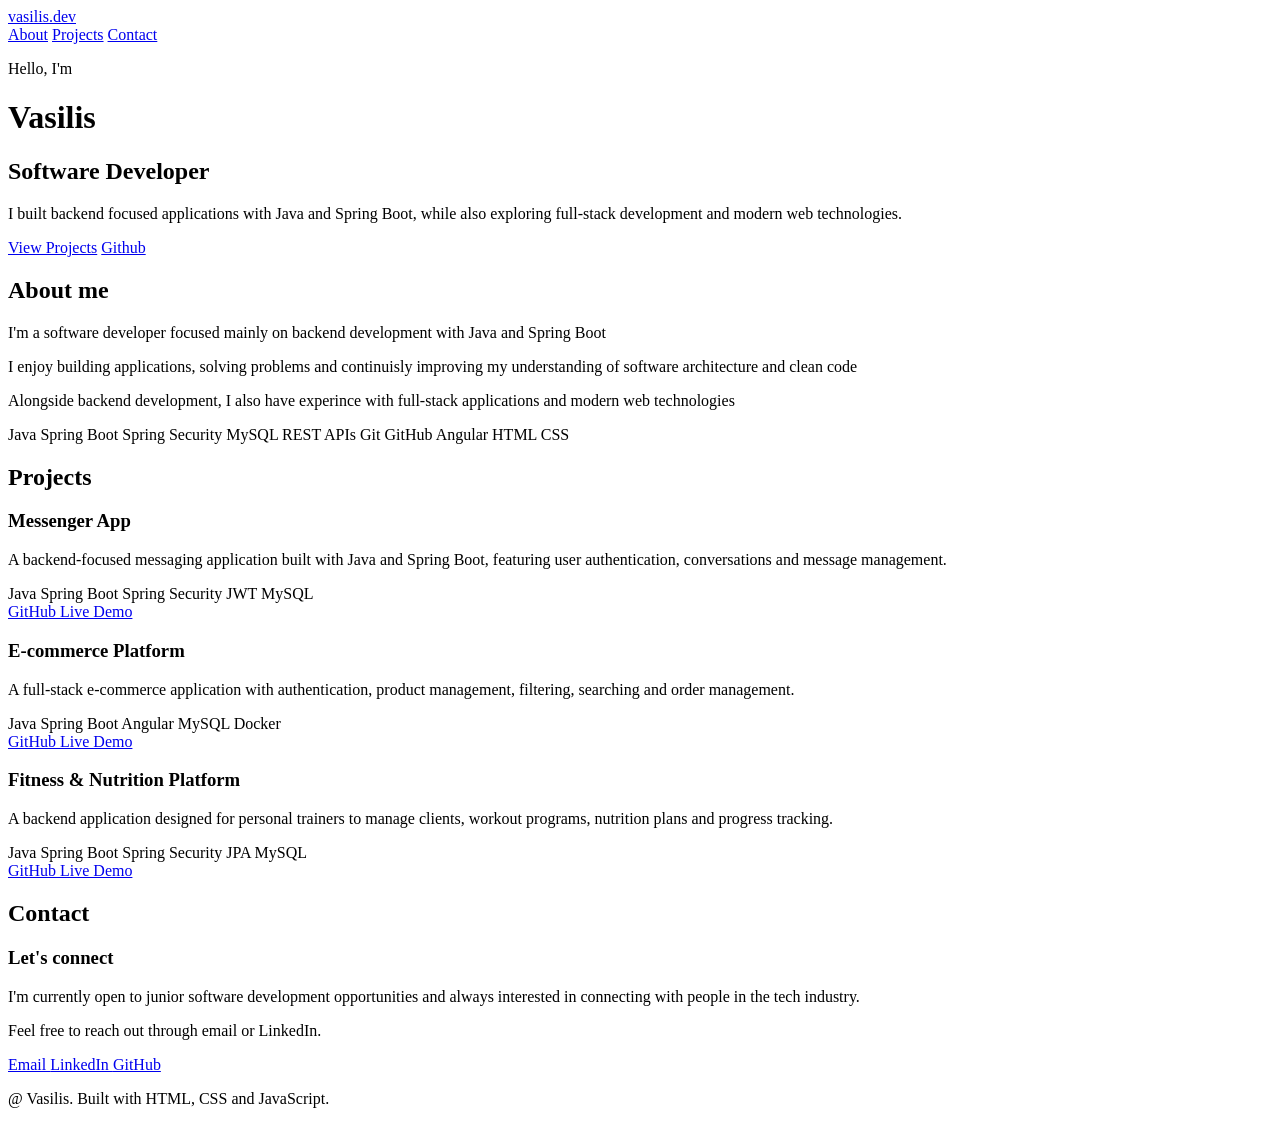
==== index.html @ 16db6b0d "Add initial HTML structure for developer portfolio" ====
<!DOCTYPE html>
<html lang="en">
<head>
    <meta charset="UTF-8">
    <meta name="viewport" content="width=device-width, initial-scale=1.0">
    <title>Vasilis | Developer Portfolio</title>

    <link rel="stylesheet" href="style.css">
</head>
<body>
    <header class="navbar">
        <a href="#top" class="logo">vasilis.dev</a>
        <div class="logo"></div>

        <nav>
            <a href="#about">About</a>
            <a href="#projects">Projects</a>
            <a href="#contact">Contact</a>
        </nav>
    </header>

    <main class="hero">
        <div class="hero-content">
            <p class="intro">Hello, I'm</p>

            <h1>Vasilis</h1>

            <h2>Software Developer</h2>

            <p class="description">
                I built backend focused applications with Java and Spring Boot,
                while also exploring full-stack development and modern web technologies.
            </p>

            <div class="hero-buttons">
                <a href="#projects" class="btn primary-btn">View Projects</a>

                <a 
                href="https://github.com/liakosV"
                target="_blank"
                class="btn secondary-btn"
                >
                Github
                </a>
            </div>
        </div>
    </main>

    <section id="about" class="about-section">
        <div class="section-container">
            <h2 class="section-title">About me</h2>

            <div class="about-content">

                <div class="about-text">
                    <p>
                        I'm a software developer focused mainly on backend development with Java and Spring Boot
                    </p>

                    <p>I enjoy building applications, solving problems and continuisly improving my understanding of software architecture and clean code</p>

                    <p>
                        Alongside backend development, I also have experince with full-stack applications and modern web technologies
                    </p>
                </div>

                <div class="skills">
                    <span class="skill">Java</span>
                    <span class="skill">Spring Boot</span>
                    <span class="skill">Spring Security</span>
                    <span class="skill">MySQL</span>
                    <span class="skill">REST APIs</span>
                    <span class="skill">Git</span>
                    <span class="skill">GitHub</span>
                    <span class="skill">Angular</span>
                    <span class="skill">HTML</span>
                    <span class="skill">CSS</span>
                </div>
            </div>
        </div>
    </section>

    <section id="projects" class="projects-section">

    <div class="section-container">

        <h2 class="section-title">Projects</h2>

        <div class="projects-grid">

            <!-- Messenger App -->
            <article class="project-card">

                <div class="project-content">
                    <h3>Messenger App</h3>

                    <p>
                        A backend-focused messaging application built with Java and
                        Spring Boot, featuring user authentication, conversations
                        and message management.
                    </p>

                    <div class="project-tech">
                        <span>Java</span>
                        <span>Spring Boot</span>
                        <span>Spring Security</span>
                        <span>JWT</span>
                        <span>MySQL</span>
                    </div>

                    <div class="project-buttons">
                        <a
                            href="https://github.com/liakosV/Messenger-app-monolith"
                            target="_blank"
                            class="project-link"
                        >
                            GitHub
                        </a>

                        <a href="#" class="project-link disabled">
                            Live Demo
                        </a>
                    </div>
                </div>

            </article>


            <!-- E-commerce App -->
            <article class="project-card">

                <div class="project-content">
                    <h3>E-commerce Platform</h3>

                    <p>
                        A full-stack e-commerce application with authentication,
                        product management, filtering, searching and order management.
                    </p>

                    <div class="project-tech">
                        <span>Java</span>
                        <span>Spring Boot</span>
                        <span>Angular</span>
                        <span>MySQL</span>
                        <span>Docker</span>
                    </div>

                    <div class="project-buttons">
                        <a 
                        href="https://github.com/liakosV/E-Commerce-App"
                        target="_blank"
                        class="project-link"
                        >
                            GitHub
                        </a>

                        <a href="#" class="project-link disabled">
                            Live Demo
                        </a>
                    </div>
                </div>

            </article>


            <!-- Fitness App -->
            <article class="project-card">

                <div class="project-content">
                    <h3>Fitness & Nutrition Platform</h3>

                    <p>
                        A backend application designed for personal trainers to manage
                        clients, workout programs, nutrition plans and progress tracking.
                    </p>

                    <div class="project-tech">
                        <span>Java</span>
                        <span>Spring Boot</span>
                        <span>Spring Security</span>
                        <span>JPA</span>
                        <span>MySQL</span>
                    </div>

                    <div class="project-buttons">
                        <a
                            href="https://github.com/liakosV/FitnessNutritionPlan"
                            target="_blank"
                            class="project-link"
                        >
                            GitHub
                        </a>

                        <a href="#" class="project-link disabled">
                            Live Demo
                        </a>
                    </div>
                </div>

            </article>

        </div>

    </div>

</section>

<section id="contact" class="contact-section">

    <div class="section-container">

        <h2 class="section-title">Contact</h2>

        <div class="contact-content">

            <div class="contact-text">
                <h3>Let's connect</h3>

                <p>
                    I'm currently open to junior software development opportunities
                    and always interested in connecting with people in the tech industry.
                </p>

                <p>
                    Feel free to reach out through email or LinkedIn.
                </p>
            </div>

            <div class="contact-links">

                <a
                    href="mailto:billiak@hotmail.com"
                    class="contact-link"
                >
                    Email
                </a>

                <a
                    href="https://www.linkedin.com/in/%CE%B2%CE%B1%CF%83%CE%AF%CE%BB%CE%B7%CF%82-%CE%BB%CE%B9%CE%AC%CE%BA%CE%BF%CF%82-98b938337/"
                    target="_blank"
                    class="contact-link"
                >
                    LinkedIn
                </a>

                <a
                    href="https://github.com/liakosV"
                    target="_blank"
                    class="contact-link"
                >
                    GitHub
                </a>

            </div>

        </div>

    </div>

</section>

<footer class="footer">
    <p>@ <span id="current-year"></span> Vasilis. Built with HTML, CSS and JavaScript.</p>
</footer>

    <script src="script.js"></script>
</body>
</html>
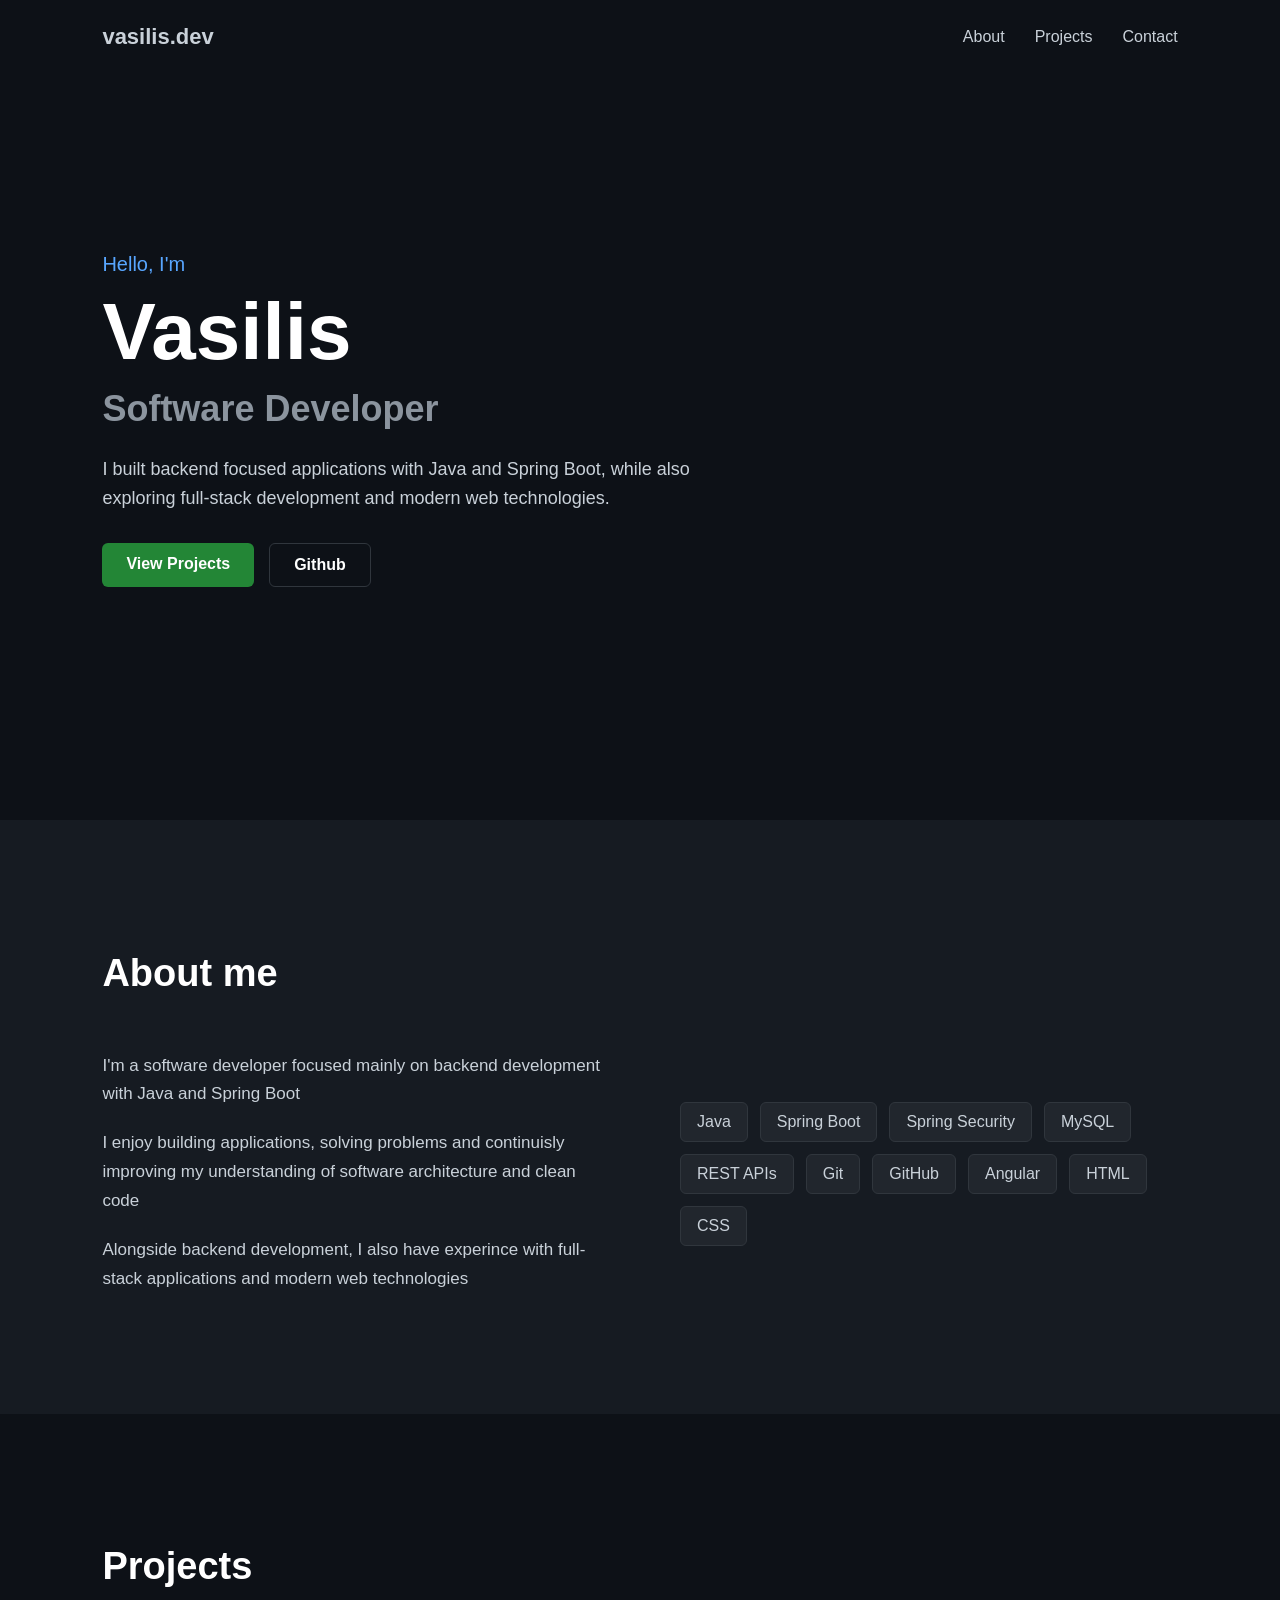
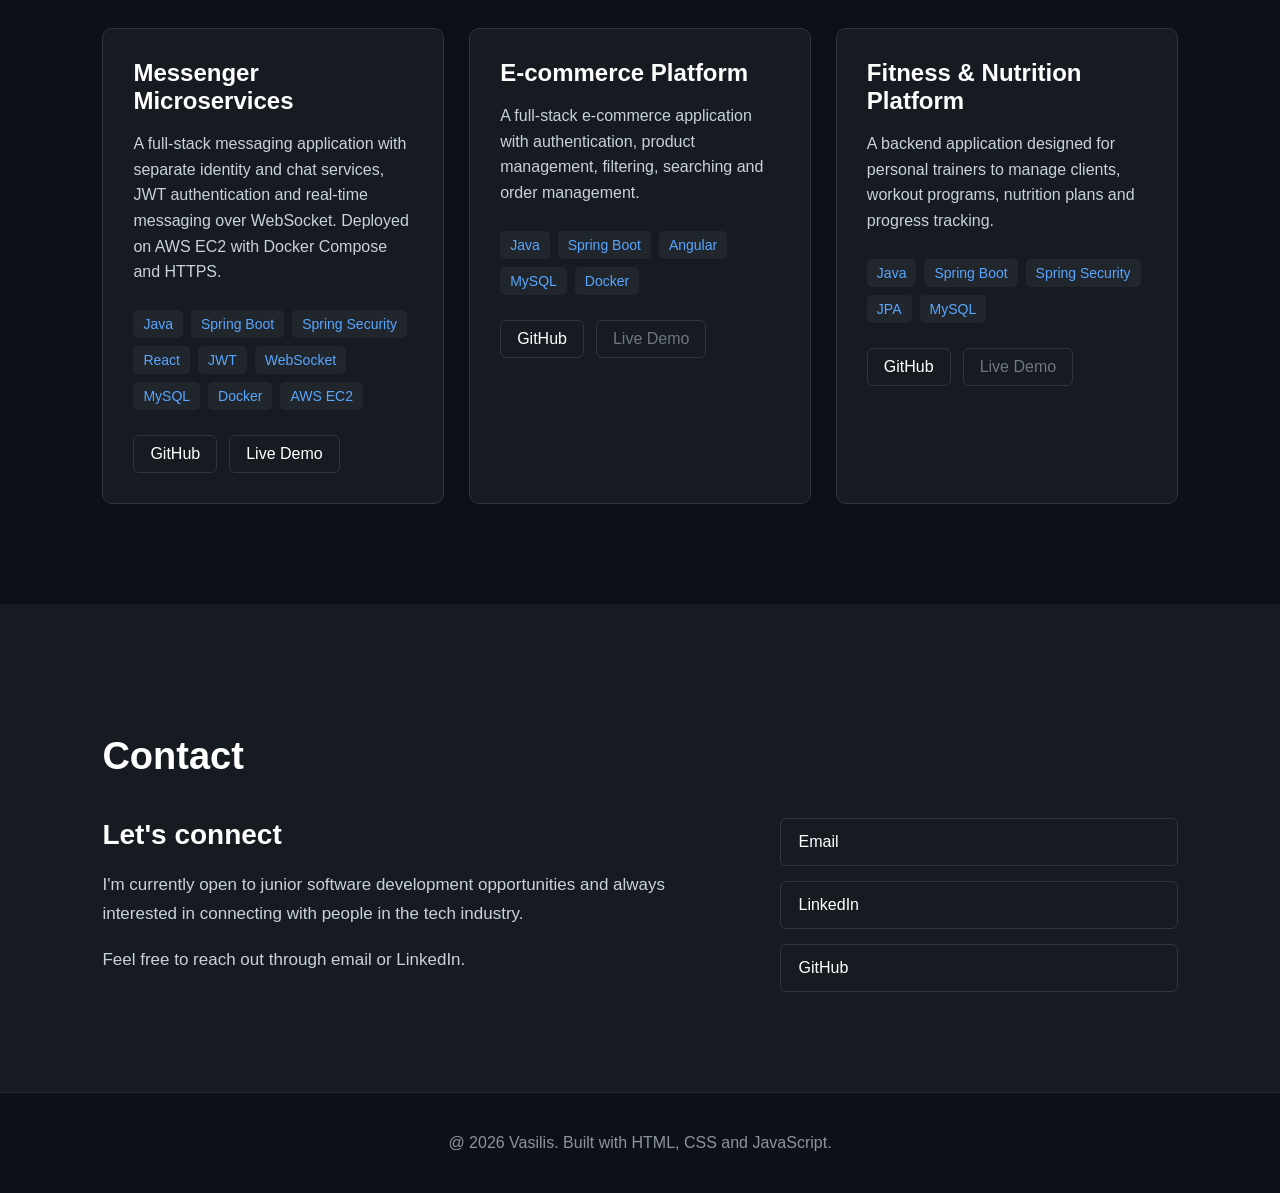
==== commit 2378b239: "Add Messenger microservices live demo to portfolio" ====
--- a/index.html
+++ b/index.html
@@ -88,36 +88,46 @@
 
         <div class="projects-grid">
 
-            <!-- Messenger App -->
+            <!-- Messenger Microservices -->
             <article class="project-card">
 
                 <div class="project-content">
-                    <h3>Messenger App</h3>
-
-                    <p>
-                        A backend-focused messaging application built with Java and
-                        Spring Boot, featuring user authentication, conversations
-                        and message management.
+                    <h3>Messenger Microservices</h3>
+
+                    <p>
+                        A full-stack messaging application with separate identity
+                        and chat services, JWT authentication and real-time messaging
+                        over WebSocket. Deployed on AWS EC2 with Docker Compose and HTTPS.
                     </p>
 
                     <div class="project-tech">
                         <span>Java</span>
                         <span>Spring Boot</span>
                         <span>Spring Security</span>
+                        <span>React</span>
                         <span>JWT</span>
+                        <span>WebSocket</span>
                         <span>MySQL</span>
+                        <span>Docker</span>
+                        <span>AWS EC2</span>
                     </div>
 
                     <div class="project-buttons">
                         <a
-                            href="https://github.com/liakosV/Messenger-app-monolith"
+                            href="https://github.com/liakosV/messenger-microservices"
                             target="_blank"
+                            rel="noopener noreferrer"
                             class="project-link"
                         >
                             GitHub
                         </a>
 
-                        <a href="#" class="project-link disabled">
+                        <a
+                            href="https://liakos-messenger.duckdns.org"
+                            target="_blank"
+                            rel="noopener noreferrer"
+                            class="project-link"
+                        >
                             Live Demo
                         </a>
                     </div>
@@ -265,4 +275,4 @@
 
     <script src="script.js"></script>
 </body>
-</html>+</html>
--- a/style.css
+++ b/style.css
@@ -0,0 +1,505 @@
+* {
+    box-sizing: border-box;
+}
+
+html {
+    scroll-behavior: smooth;
+}
+
+body {
+    margin: 0;
+    font-family: Arial, sans-serif;
+
+    background-color: #0d1117;
+    color: #ffffff;
+}
+
+
+
+/* NAVBAR */
+
+.navbar {
+    position: fixed;
+
+    top: 0;
+    left: 0;
+    right: 0;
+
+    display: flex;
+    justify-content: space-between;
+    align-items: center;
+
+    padding: 24px 8%;
+
+    background-color: #0d1117;
+
+    z-index: 1000;
+}
+
+.logo {
+    font-size: 22px;
+    font-weight: bold;
+    color: #c9d1d9;
+    text-decoration: none;
+
+    transition: all 0.3s ease;
+}
+
+.logo:hover {
+    color: #6e7681;
+
+    transform: translateY(-2px);
+}
+
+nav {
+    display: flex;
+    gap: 30px;
+}
+
+nav a {
+    color: #c9d1d9;
+    text-decoration: none;
+
+    transition: color 0.3s ease;
+}
+
+nav a:hover {
+    color: #58a6ff;
+}
+
+/* HERO */
+
+.hero {
+    min-height: calc(100vh - 80px);
+
+    display: flex;
+    align-items: center;
+
+    padding: 0 8%;
+}
+
+.hero-content {
+    max-width: 750px;
+}
+
+.intro {
+    color: #58a6ff;
+
+    font-size: 20px;
+    margin-bottom: 10px;
+}
+
+.hero h1 {
+    font-size: 80px;
+
+    margin: 0;
+}
+
+.hero h2 {
+    font-size: 36px;
+
+    color: #8b949e;
+
+    margin-top: 10px;
+    margin-bottom: 25px;
+}
+
+.description {
+    max-width: 650px;
+
+    font-size: 18px;
+    line-height: 1.6;
+
+    color: #c9d1d9;
+}
+
+/* BUTTONS */
+
+.hero-buttons {
+    display: flex;
+    gap: 15px;
+
+    margin-top: 30px;
+}
+
+.btn {
+    padding: 12px 24px;
+
+    border-radius: 6px;
+
+    text-decoration: none;
+    font-weight: bold;
+
+    transition: all 0.3s ease;
+}
+
+.primary-btn {
+    background-color: #238636;
+    color: white;
+}
+
+.primary-btn:hover {
+    background-color: #2ea043;
+    transform: translateY(-10px);
+}
+
+.secondary-btn {
+    border: 1px solid #30363d;
+    color: #ffffff;
+}
+
+.secondary-btn:hover {
+    border-color: #58a6ff;
+    color: #58a6ff;
+
+    transform: translateY(-10px);
+}
+
+/* GENERAL SECTIONS */
+
+.section-container {
+    width: 84%;
+    max-width: 1200px;
+
+    margin: 0 auto;
+}
+
+.section-title {
+    font-size: 38px;
+
+    margin-bottom: 40px;
+}
+
+
+/* ABOUT */
+
+.about-section {
+    padding: 100px 0;
+
+    background-color: #161b22;
+}
+
+.about-content {
+    display: grid;
+    grid-template-columns: 1fr 1fr;
+
+    gap: 80px;
+
+    align-items: center;
+}
+
+.about-text p {
+    color: #c9d1d9;
+
+    font-size: 17px;
+    line-height: 1.7;
+
+    margin-bottom: 20px;
+}
+
+
+/* SKILLS */
+
+.skills {
+    display: flex;
+    flex-wrap: wrap;
+
+    gap: 12px;
+}
+
+.skill {
+    padding: 10px 16px;
+
+    background-color: #21262d;
+
+    border: 1px solid #30363d;
+    border-radius: 6px;
+
+    color: #c9d1d9;
+
+    transition: all 0.3s ease;
+}
+
+.skill:hover {
+    border-color: #58a6ff;
+    color: #58a6ff;
+
+    transform: translateY(-2px);
+}
+
+/* PROJECTS */
+
+.projects-section {
+    padding: 100px 0;
+
+    background-color: #0d1117;
+}
+
+.projects-grid {
+    display: grid;
+
+    grid-template-columns: repeat(3, 1fr);
+
+    gap: 25px;
+}
+
+
+/* PROJECT CARD */
+
+.project-card {
+    background-color: #161b22;
+
+    border: 1px solid #30363d;
+    border-radius: 10px;
+
+    padding: 30px;
+
+    transition: all 0.3s ease;
+}
+
+.project-card:hover {
+    transform: translateY(-6px);
+
+    border-color: #58a6ff;
+}
+
+.project-card h3 {
+    font-size: 24px;
+
+    margin-top: 0;
+    margin-bottom: 15px;
+}
+
+.project-card p {
+    color: #c9d1d9;
+
+    line-height: 1.6;
+
+    min-height: 100px;
+}
+
+
+/* TECHNOLOGIES */
+
+.project-tech {
+    display: flex;
+    flex-wrap: wrap;
+
+    gap: 8px;
+
+    margin: 25px 0;
+}
+
+.project-tech span {
+    background-color: #21262d;
+
+    color: #58a6ff;
+
+    padding: 6px 10px;
+
+    border-radius: 5px;
+
+    font-size: 14px;
+}
+
+
+/* PROJECT LINKS */
+
+.project-buttons {
+    display: flex;
+
+    gap: 12px;
+
+    margin-top: 25px;
+}
+
+.project-link {
+    padding: 9px 16px;
+
+    border: 1px solid #30363d;
+    border-radius: 6px;
+
+    color: #ffffff;
+
+    text-decoration: none;
+
+    transition: all 0.3s ease;
+}
+
+.project-link:hover {
+    border-color: #58a6ff;
+
+    color: #58a6ff;
+}
+
+.project-link.disabled {
+    color: #6e7681;
+
+    cursor: not-allowed;
+
+    pointer-events: none;
+}
+
+/* CONTACT */
+
+.contact-section {
+    padding: 100px 0;
+
+    background-color: #161b22;
+}
+
+.contact-content {
+    display: grid;
+
+    grid-template-columns: 1.5fr 1fr;
+
+    gap: 80px;
+
+    align-items: center;
+}
+
+.contact-text h3 {
+    font-size: 28px;
+
+    margin-top: 0;
+    margin-bottom: 20px;
+}
+
+.contact-text p {
+    color: #c9d1d9;
+
+    font-size: 17px;
+    line-height: 1.7;
+}
+
+
+/* CONTACT LINKS */
+
+.contact-links {
+    display: flex;
+
+    flex-direction: column;
+
+    gap: 15px;
+}
+
+.contact-link {
+    padding: 14px 18px;
+
+    border: 1px solid #30363d;
+    border-radius: 6px;
+
+    color: #ffffff;
+
+    text-decoration: none;
+
+    transition: all 0.3s ease;
+}
+
+.contact-link:hover {
+    border-color: #58a6ff;
+
+    color: #58a6ff;
+
+    transform: translateX(5px);
+}
+
+.footer {
+    padding: 25px 8%;
+
+    text-align: center;
+
+    background-color: #0d1117;
+
+    color: #8b949e;
+
+    border-top: 1px solid #21262d;
+}
+
+/* TABLET */
+
+@media (max-width: 900px) {
+
+    .projects-grid {
+        grid-template-columns: repeat(2, 1fr);
+    }
+
+    .about-content,
+    .contact-content {
+        grid-template-columns: 1fr;
+        gap: 40px;
+    }
+
+    .hero h1 {
+        font-size: 56px;
+    }
+
+    .hero h2 {
+        font-size: 30px;
+    }
+    
+}
+
+/* MOBILE */
+
+@media (max-width: 650px) {
+
+    .navbar {
+        padding: 18px 5%;
+    }
+
+    .logo {
+        font-size: 18px;
+    }
+
+    nav {
+        gap: 14px;
+    }
+
+    nav a {
+        font-size: 14px;
+    }
+
+    .hero {
+        padding: 110px 5% 40px;
+    }
+
+    .hero h1 {
+        font-size: 46px;
+    }
+
+    .hero h2 {
+        font-size: 26px;
+    }
+
+    .description {
+        font-size: 16px;
+    }
+
+    .hero-buttons {
+        flex-direction: column;
+        align-items: flex-start;
+    }
+
+    .projects-grid {
+        grid-template-columns: 1fr;
+    }
+
+    .section-container {
+        width: 90%;
+    }
+
+    .section-title {
+        font-size: 32px;
+    }
+
+    .about-section,
+    .projects-section,
+    .contact-section {
+        padding: 75px 0;
+    }
+
+    .project-card {
+        padding: 24px;
+    }
+}
